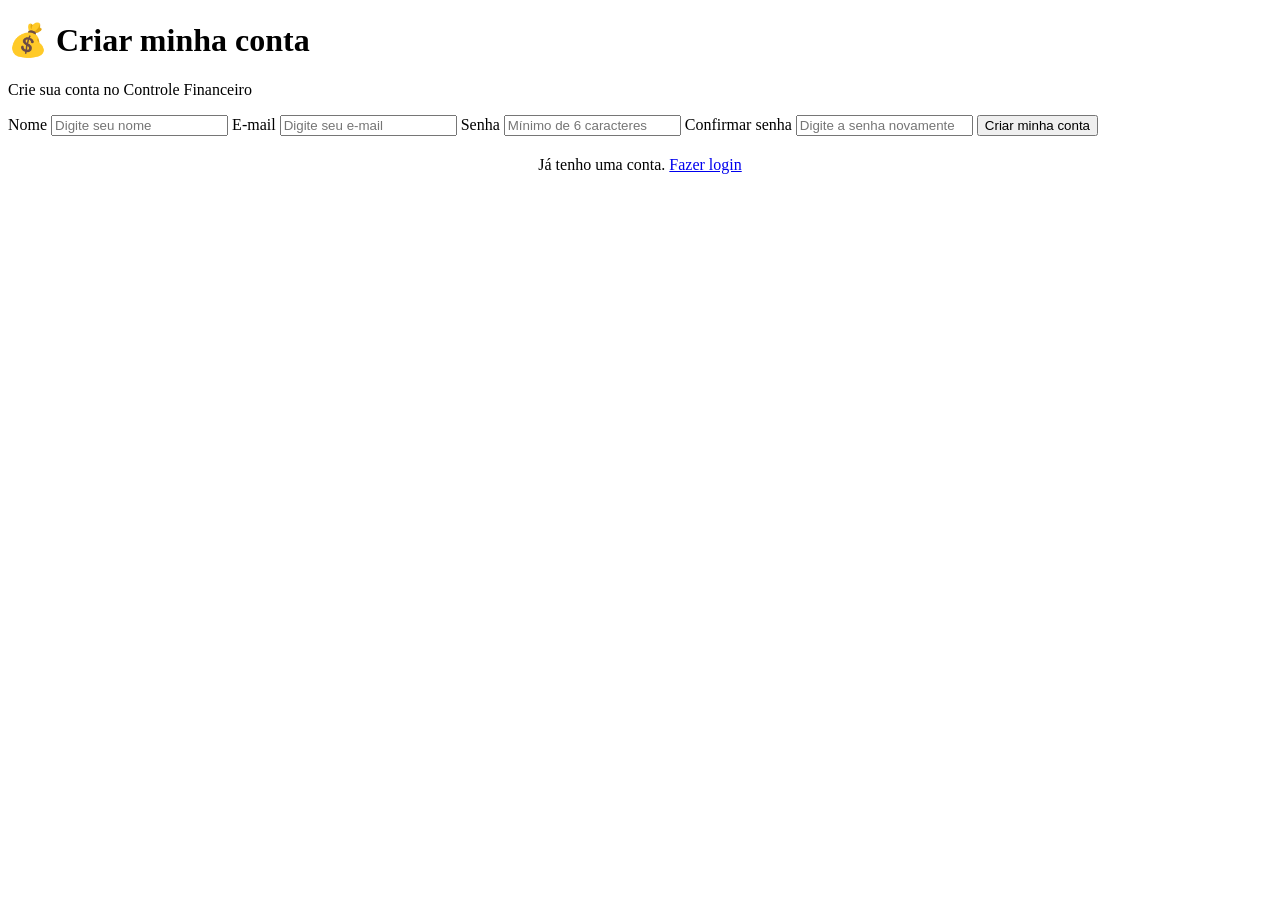
==== cadastro.html @ c9df7cbc "Add files via upload" ====
<!DOCTYPE html>
<html lang="pt-BR">

<head>

    <meta charset="UTF-8">

    <meta name="viewport" content="width=device-width, initial-scale=1.0">

    <title>Criar conta</title>

    <link rel="stylesheet" href="css/style.css">

</head>

<body class="login-body">

    <div class="login-container">

        <div class="login-card">

            <h1>💰 Criar minha conta</h1>

            <p class="subtitle">
                Crie sua conta no Controle Financeiro
            </p>

            <form id="cadastroForm">

                <label for="nome">
                    Nome
                </label>

                <input
                    type="text"
                    id="nome"
                    placeholder="Digite seu nome"
                    required
                >


                <label for="email">
                    E-mail
                </label>

                <input
                    type="email"
                    id="email"
                    placeholder="Digite seu e-mail"
                    required
                >


                <label for="senha">
                    Senha
                </label>

                <input
                    type="password"
                    id="senha"
                    placeholder="Mínimo de 6 caracteres"
                    required
                >


                <label for="confirmarSenha">
                    Confirmar senha
                </label>

                <input
                    type="password"
                    id="confirmarSenha"
                    placeholder="Digite a senha novamente"
                    required
                >


                <button type="submit">
                    Criar minha conta
                </button>

            </form>


            <p id="mensagem"></p>


            <p style="text-align: center; margin-top: 20px;">

                Já tenho uma conta.

                <a href="index.html">
                    Fazer login
                </a>

            </p>

        </div>

    </div>


    <script
        type="module"
        src="./js/cadastro.js">
    </script>

</body>

</html>
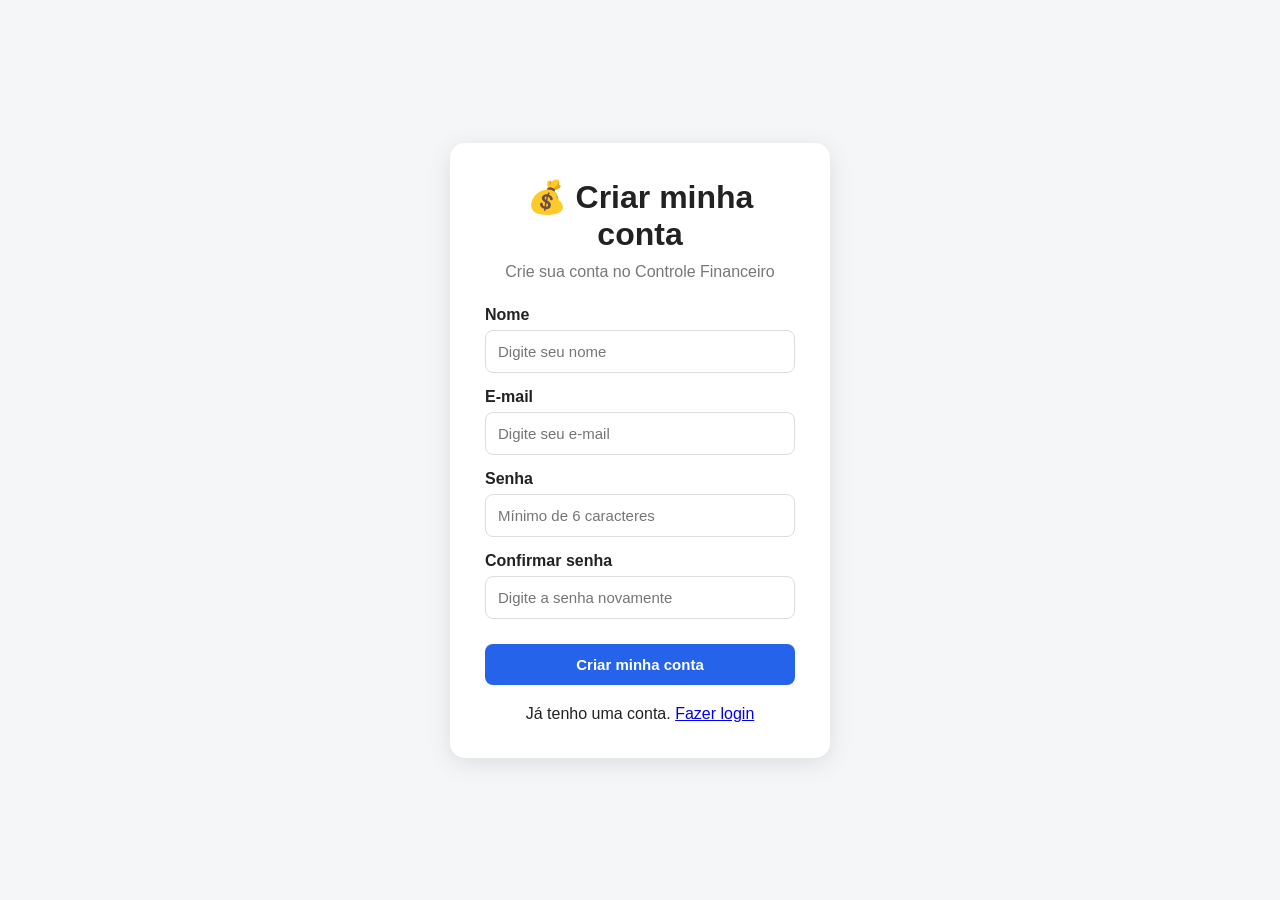
==== commit f0e138e4: "Add files via upload" ====
--- a/cadastro.html
+++ b/cadastro.html
@@ -5,11 +5,14 @@
 
     <meta charset="UTF-8">
 
-    <meta name="viewport" content="width=device-width, initial-scale=1.0">
+    <meta
+        name="viewport"
+        content="width=device-width, initial-scale=1.0"
+    >
 
     <title>Criar conta</title>
 
-    <link rel="stylesheet" href="css/style.css">
+    <link rel="stylesheet" href="style.css">
 
 </head>
 
@@ -38,7 +41,6 @@
                     required
                 >
 
-
                 <label for="email">
                     E-mail
                 </label>
@@ -49,7 +51,6 @@
                     placeholder="Digite seu e-mail"
                     required
                 >
-
 
                 <label for="senha">
                     Senha
@@ -62,7 +63,6 @@
                     required
                 >
 
-
                 <label for="confirmarSenha">
                     Confirmar senha
                 </label>
@@ -74,16 +74,13 @@
                     required
                 >
 
-
                 <button type="submit">
                     Criar minha conta
                 </button>
 
             </form>
 
-
             <p id="mensagem"></p>
-
 
             <p style="text-align: center; margin-top: 20px;">
 
@@ -99,10 +96,9 @@
 
     </div>
 
-
     <script
         type="module"
-        src="./js/cadastro.js">
+        src="./cadastro.js">
     </script>
 
 </body>
--- a/style.css
+++ b/style.css
@@ -0,0 +1,222 @@
+* {
+    box-sizing: border-box;
+    margin: 0;
+    padding: 0;
+}
+
+body {
+    font-family: Arial, sans-serif;
+    background: #f4f6f8;
+    color: #222;
+}
+
+.login-body {
+    min-height: 100vh;
+    display: flex;
+    justify-content: center;
+    align-items: center;
+}
+
+.login-container {
+    width: 100%;
+    max-width: 420px;
+    padding: 20px;
+}
+
+.login-card {
+    background: white;
+    padding: 35px;
+    border-radius: 15px;
+    box-shadow: 0 5px 25px rgba(0, 0, 0, 0.1);
+}
+
+.login-card h1 {
+    text-align: center;
+    margin-bottom: 10px;
+}
+
+.subtitle {
+    text-align: center;
+    color: #777;
+    margin-bottom: 25px;
+}
+
+label {
+    display: block;
+    margin-top: 15px;
+    margin-bottom: 6px;
+    font-weight: bold;
+}
+
+input,
+select {
+    width: 100%;
+    padding: 12px;
+    border: 1px solid #ddd;
+    border-radius: 8px;
+    font-size: 15px;
+}
+
+button {
+    border: none;
+    border-radius: 8px;
+    padding: 12px 18px;
+    cursor: pointer;
+    font-size: 15px;
+    font-weight: bold;
+    background: #2563eb;
+    color: white;
+}
+
+button:hover {
+    opacity: 0.9;
+}
+
+.login-card button {
+    width: 100%;
+    margin-top: 25px;
+}
+
+#loginMensagem {
+    text-align: center;
+    margin-top: 15px;
+}
+
+.topbar {
+    background: white;
+    padding: 20px 5%;
+    display: flex;
+    justify-content: space-between;
+    align-items: center;
+    box-shadow: 0 2px 10px rgba(0, 0, 0, 0.08);
+}
+
+.topbar h1 {
+    font-size: 24px;
+}
+
+.topbar p {
+    color: #777;
+    margin-top: 5px;
+}
+
+#btnSair {
+    background: #dc2626;
+}
+
+.dashboard {
+    width: 90%;
+    max-width: 1200px;
+    margin: 30px auto;
+}
+
+.resumo {
+    display: grid;
+    grid-template-columns: repeat(3, 1fr);
+    gap: 20px;
+    margin-bottom: 25px;
+}
+
+.card {
+    background: white;
+    padding: 25px;
+    border-radius: 15px;
+    box-shadow: 0 3px 15px rgba(0, 0, 0, 0.07);
+    margin-bottom: 25px;
+}
+
+.resumo-card span {
+    display: block;
+    color: #777;
+    margin-bottom: 10px;
+}
+
+.resumo-card strong {
+    font-size: 28px;
+}
+
+.formulario-card {
+    max-width: 700px;
+}
+
+.formulario-card button {
+    margin-top: 20px;
+    width: 100%;
+}
+
+.hidden {
+    display: none;
+}
+
+.historico-header {
+    display: flex;
+    justify-content: space-between;
+    align-items: center;
+    margin-bottom: 20px;
+}
+
+.btn-danger {
+    background: #dc2626;
+}
+
+.tabela-container {
+    overflow-x: auto;
+}
+
+table {
+    width: 100%;
+    border-collapse: collapse;
+}
+
+th,
+td {
+    padding: 14px 10px;
+    border-bottom: 1px solid #eee;
+    text-align: left;
+}
+
+th {
+    background: #f8fafc;
+}
+
+.btn-excluir {
+    background: #dc2626;
+    padding: 7px 10px;
+    font-size: 12px;
+}
+
+.valor-receita {
+    color: #16a34a;
+    font-weight: bold;
+}
+
+.valor-despesa {
+    color: #dc2626;
+    font-weight: bold;
+}
+
+@media (max-width: 700px) {
+
+    .resumo {
+        grid-template-columns: 1fr;
+    }
+
+    .topbar {
+        padding: 15px;
+    }
+
+    .topbar h1 {
+        font-size: 19px;
+    }
+
+    .dashboard {
+        width: 94%;
+    }
+
+    .historico-header {
+        flex-direction: column;
+        gap: 15px;
+        align-items: flex-start;
+    }
+
+}
